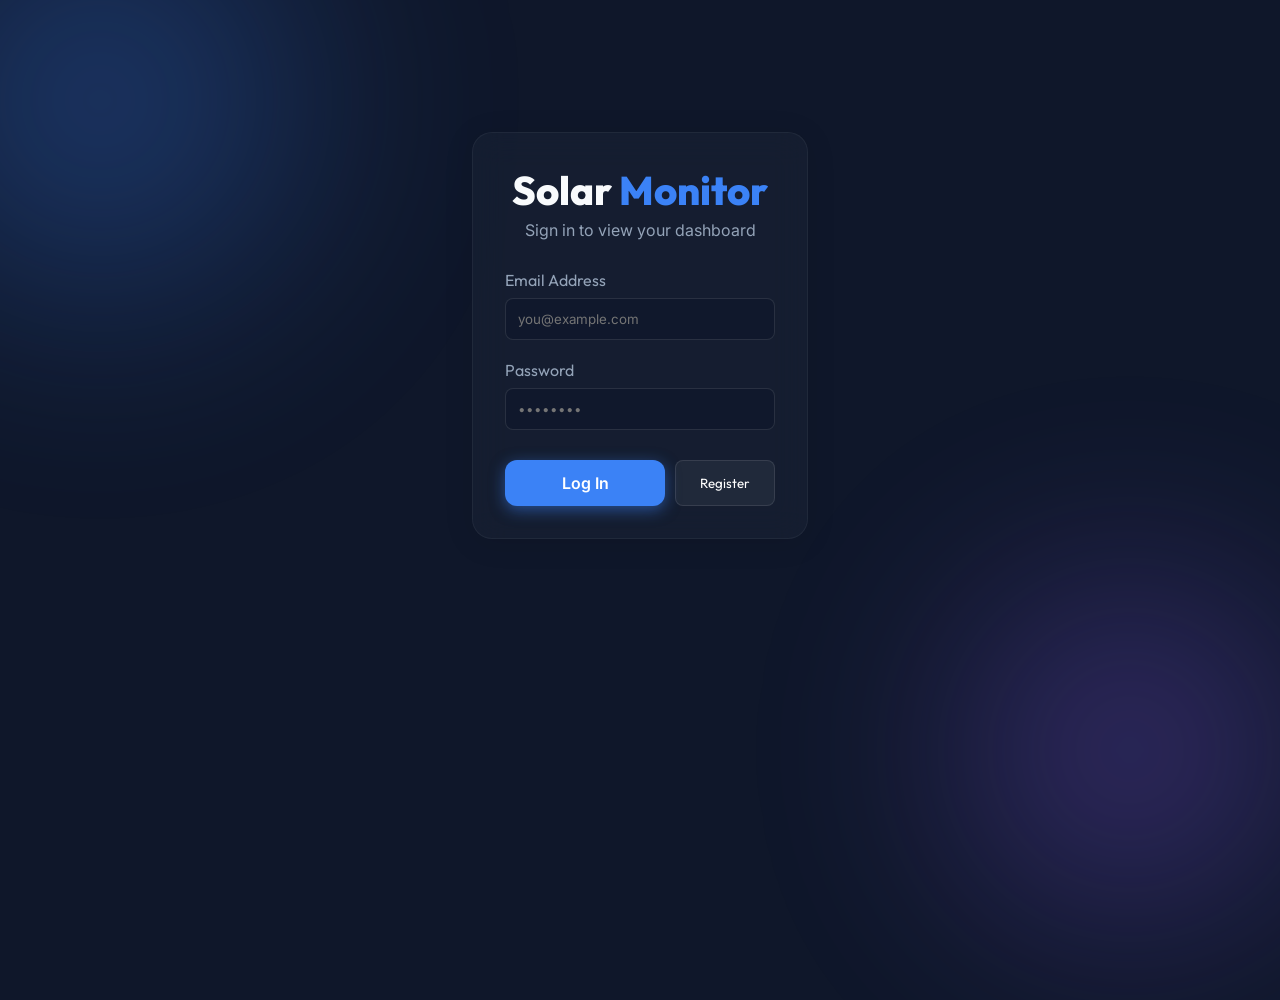
==== public/login.html @ 108aa2d2 "feat: migrate to multi-tenant mongodb architecture" ====
<!DOCTYPE html>
<html lang="en">
<head>
    <meta charset="UTF-8">
    <meta name="viewport" content="width=device-width, initial-scale=1.0">
    <title>Login - S0ulm0n Solar Dashboard</title>
    <!-- Fonts -->
    <link rel="preconnect" href="https://fonts.googleapis.com">
    <link rel="preconnect" href="https://fonts.gstatic.com" crossorigin>
    <link href="https://fonts.googleapis.com/css2?family=Inter:wght@300;400;600;800&family=Outfit:wght@400;600;700&display=swap" rel="stylesheet">
    <link rel="stylesheet" href="style.css">
    <style>
        .login-container {
            max-width: 400px;
            margin: 100px auto;
            text-align: center;
        }
        .form-group {
            margin-bottom: 20px;
            text-align: left;
        }
        .form-group label {
            display: block;
            margin-bottom: 8px;
            font-family: 'Outfit', sans-serif;
            color: #94a3b8;
        }
        .form-group input {
            width: 100%;
            padding: 12px;
            border: 1px solid rgba(255, 255, 255, 0.1);
            border-radius: 8px;
            background: rgba(15, 23, 42, 0.6);
            color: #fff;
            font-family: 'Inter', sans-serif;
            transition: all 0.3s ease;
        }
        .form-group input:focus {
            outline: none;
            border-color: #3b82f6;
            box-shadow: 0 0 0 2px rgba(59, 130, 246, 0.2);
        }
        .auth-actions {
            display: flex;
            gap: 10px;
            margin-top: 30px;
        }
        .auth-actions button {
            flex: 1;
        }
        .btn-secondary {
            background: rgba(255, 255, 255, 0.05);
            border: 1px solid rgba(255, 255, 255, 0.1);
            color: #fff;
        }
        .btn-secondary:hover {
            background: rgba(255, 255, 255, 0.1);
        }
    </style>
</head>
<body>
    <div class="background-blob blob-1"></div>
    <div class="background-blob blob-2"></div>
    
    <div class="container login-container">
        <div class="glass-card fade-in">
            <h1 style="margin-bottom: 5px; font-family: 'Outfit', sans-serif;">Solar <span style="color: #3b82f6;">Monitor</span></h1>
            <p style="color: #94a3b8; margin-bottom: 30px; font-family: 'Inter', sans-serif;">Sign in to view your dashboard</p>
            
            <form id="auth-form" onsubmit="event.preventDefault();">
                <div class="form-group">
                    <label for="email">Email Address</label>
                    <input type="email" id="email" required placeholder="you@example.com">
                </div>
                <div class="form-group">
                    <label for="password">Password</label>
                    <input type="password" id="password" required placeholder="••••••••">
                </div>
                
                <div id="error-message" style="color: #ef4444; margin-bottom: 15px; display: none; font-size: 14px;"></div>
                
                <div class="auth-actions">
                    <button id="btn-login" class="btn-primary" type="button" onclick="handleAuth('login')">
                        <span class="btn-text">Log In</span>
                        <span class="loader hidden"></span>
                    </button>
                    <button id="btn-register" class="btn-secondary" style="padding: 12px 24px; border-radius: 8px; font-family: 'Outfit', sans-serif; cursor: pointer; transition: all 0.3s ease;" type="button" onclick="handleAuth('register')">
                        <span class="btn-text">Register</span>
                    </button>
                </div>
            </form>
        </div>
    </div>

    <div id="toast" class="toast hidden"></div>
    <script src="login.js"></script>
</body>
</html>
---- public/style.css ----
:root {
    --bg-color: #0f172a;
    --text-primary: #f8fafc;
    --text-secondary: #94a3b8;
    --card-bg: rgba(30, 41, 59, 0.4);
    --card-border: rgba(255, 255, 255, 0.05);
    --accent: #3b82f6;
    --accent-glow: rgba(59, 130, 246, 0.5);
    --blob-1: #3b82f6;
    --blob-2: #8b5cf6;
}

* {
    box-sizing: border-box;
    margin: 0;
    padding: 0;
}

body {
    font-family: 'Inter', sans-serif;
    background-color: var(--bg-color);
    color: var(--text-primary);
    min-height: 100vh;
    overflow-x: hidden;
    position: relative;
}

h1, h2, h3, .value {
    font-family: 'Outfit', sans-serif;
}

/* Background Blobs */
.background-blob {
    position: fixed;
    border-radius: 50%;
    filter: blur(100px);
    z-index: -1;
    opacity: 0.4;
    animation: float 20s infinite ease-in-out alternate;
}

.blob-1 {
    width: 600px;
    height: 600px;
    background: radial-gradient(circle, var(--blob-1), transparent 70%);
    top: -200px;
    left: -200px;
}

.blob-2 {
    width: 500px;
    height: 500px;
    background: radial-gradient(circle, var(--blob-2), transparent 70%);
    bottom: -100px;
    right: -100px;
    animation-delay: -10s;
}

@keyframes float {
    0% { transform: translate(0, 0) scale(1); }
    100% { transform: translate(50px, 50px) scale(1.1); }
}

/* Layout */
.container {
    max-width: 1200px;
    margin: 0 auto;
    padding: 2rem;
}

header {
    display: flex;
    justify-content: space-between;
    align-items: center;
    margin-bottom: 3rem;
}

h1 {
    font-size: 2.5rem;
    font-weight: 800;
}

h1 span {
    color: var(--accent);
}

.subtitle {
    color: var(--text-secondary);
    margin-top: 0.5rem;
}

/* Glassmorphism Cards */
.glass-card {
    background: var(--card-bg);
    backdrop-filter: blur(16px);
    -webkit-backdrop-filter: blur(16px);
    border: 1px solid var(--card-border);
    border-radius: 20px;
    padding: 2rem;
    box-shadow: 0 4px 30px rgba(0, 0, 0, 0.1);
}

/* Button */
.btn-primary {
    background: var(--accent);
    color: white;
    border: none;
    padding: 0.8rem 1.5rem;
    border-radius: 12px;
    font-family: 'Inter', sans-serif;
    font-weight: 600;
    font-size: 1rem;
    cursor: pointer;
    transition: all 0.3s ease;
    box-shadow: 0 4px 15px var(--accent-glow);
    position: relative;
    display: flex;
    align-items: center;
    justify-content: center;
    min-width: 160px;
}

.btn-primary:hover {
    transform: translateY(-2px);
    box-shadow: 0 6px 20px var(--accent-glow);
}

.btn-primary:active {
    transform: translateY(0);
}

.btn-primary:disabled {
    opacity: 0.7;
    cursor: not-allowed;
    transform: none;
}

/* Loader inside button */
.loader {
    width: 20px;
    height: 20px;
    border: 3px solid rgba(255,255,255,0.3);
    border-radius: 50%;
    border-top-color: white;
    animation: spin 1s ease-in-out infinite;
}

@keyframes spin {
    to { transform: rotate(360deg); }
}

.hidden {
    display: none !important;
}

/* Stats Grid */
.stats-grid {
    display: grid;
    grid-template-columns: repeat(auto-fit, minmax(250px, 1fr));
    gap: 1.5rem;
    margin-bottom: 2rem;
}

.stat-card {
    display: flex;
    flex-direction: column;
    justify-content: center;
    transition: transform 0.3s ease, border-color 0.3s ease;
}

.stat-card:hover {
    transform: translateY(-5px);
    border-color: rgba(255,255,255,0.15);
}

.stat-card h3 {
    color: var(--text-secondary);
    font-size: 1rem;
    font-weight: 600;
    margin-bottom: 0.5rem;
    text-transform: uppercase;
    letter-spacing: 1px;
}

.value {
    font-size: 2.5rem;
    font-weight: 700;
    color: var(--text-primary);
}

.unit {
    font-size: 1.2rem;
    color: var(--text-secondary);
    font-weight: 600;
}

/* Charts */
.charts-section {
    width: 100%;
}

.chart-container {
    width: 100%;
    padding: 2rem;
}

.chart-title {
    margin-bottom: 1.5rem;
    font-size: 1.5rem;
}

.canvas-wrapper {
    position: relative;
    height: 350px;
    width: 100%;
}

/* Loading Overlay */
#loading-overlay {
    text-align: center;
    padding: 4rem;
    margin: 4rem auto;
    max-width: 400px;
}

.spinner {
    width: 40px;
    height: 40px;
    margin: 0 auto 1.5rem;
    border: 4px solid rgba(255,255,255,0.1);
    border-radius: 50%;
    border-top-color: var(--accent);
    animation: spin 1s ease-in-out infinite;
}

/* Toast */
.toast {
    position: fixed;
    bottom: 30px;
    right: 30px;
    background: rgba(16, 185, 129, 0.9);
    color: white;
    padding: 1rem 2rem;
    border-radius: 12px;
    font-weight: 600;
    box-shadow: 0 10px 30px rgba(0,0,0,0.3);
    animation: slideUp 0.3s cubic-bezier(0.175, 0.885, 0.32, 1.275);
    z-index: 1000;
    backdrop-filter: blur(10px);
}

.toast.error {
    background: rgba(239, 68, 68, 0.9);
}

@keyframes slideUp {
    from { transform: translateY(100px); opacity: 0; }
    to { transform: translateY(0); opacity: 1; }
}

/* Animations */
.fade-in {
    animation: fadeIn 0.8s cubic-bezier(0.16, 1, 0.3, 1) forwards;
    opacity: 0;
    transform: translateY(20px);
}

.delay-1 { animation-delay: 0.1s; }
.delay-2 { animation-delay: 0.2s; }
.delay-3 { animation-delay: 0.3s; }
.delay-4 { animation-delay: 0.4s; }
.delay-5 { animation-delay: 0.5s; }

@keyframes fadeIn {
    to { opacity: 1; transform: translateY(0); }
}

/* Responsive */
@media (max-width: 768px) {
    header {
        flex-direction: column;
        align-items: flex-start;
        gap: 1.5rem;
    }
    
    h1 {
        font-size: 2rem;
    }
    
    .stats-grid {
        grid-template-columns: 1fr 1fr;
    }
}

@media (max-width: 480px) {
    .stats-grid {
        grid-template-columns: 1fr;
    }
}
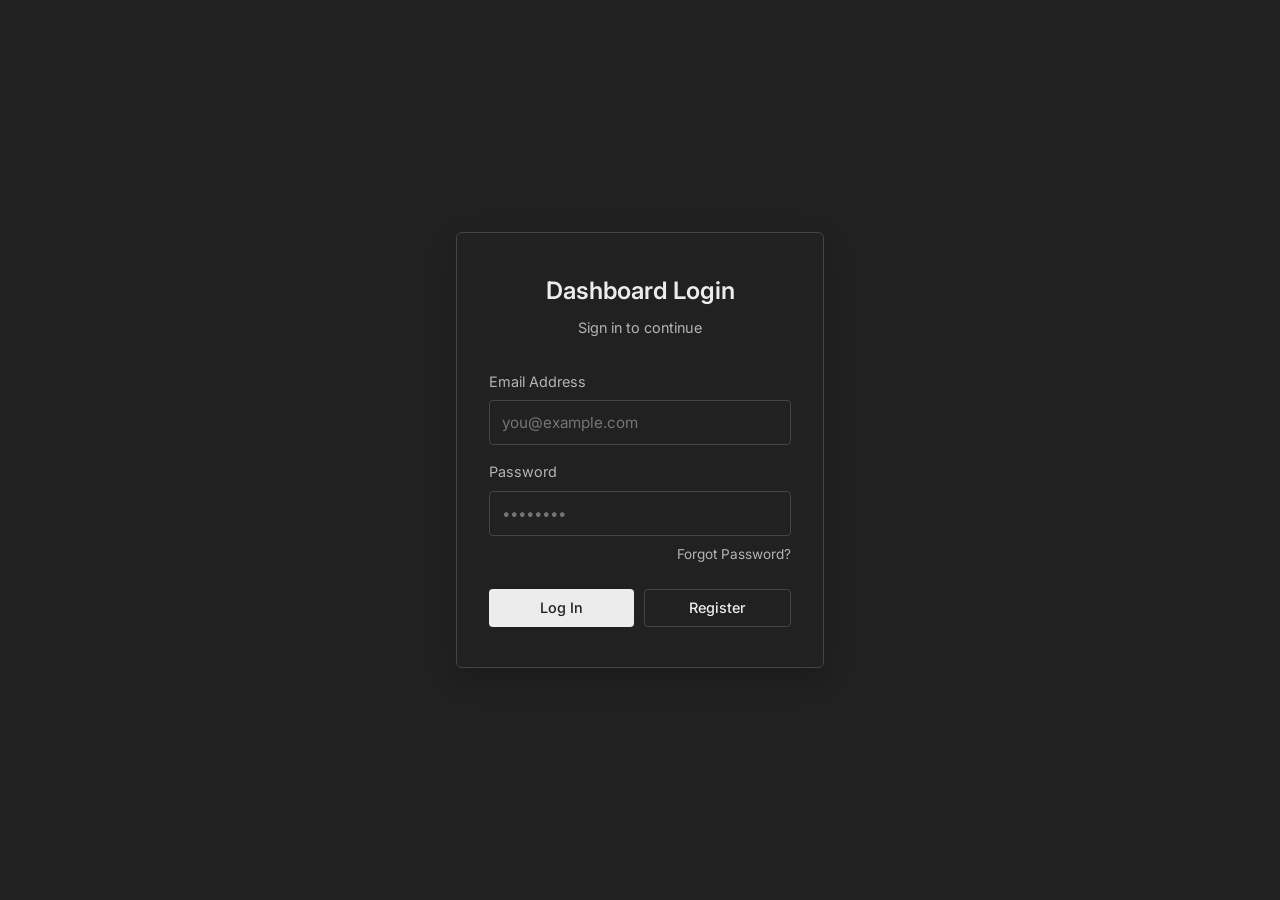
==== commit cb6df618: "feat: minimalist UI redesign and forgot password OTP logic" ====
--- a/public/login.html
+++ b/public/login.html
@@ -7,65 +7,53 @@
     <!-- Fonts -->
     <link rel="preconnect" href="https://fonts.googleapis.com">
     <link rel="preconnect" href="https://fonts.gstatic.com" crossorigin>
-    <link href="https://fonts.googleapis.com/css2?family=Inter:wght@300;400;600;800&family=Outfit:wght@400;600;700&display=swap" rel="stylesheet">
+    <link href="https://fonts.googleapis.com/css2?family=Inter:wght@400;500;600&display=swap" rel="stylesheet">
     <link rel="stylesheet" href="style.css">
     <style>
+        body {
+            display: flex;
+            align-items: center;
+            justify-content: center;
+            min-height: 100vh;
+        }
         .login-container {
+            width: 100%;
             max-width: 400px;
-            margin: 100px auto;
             text-align: center;
+            padding: 0 1rem;
         }
-        .form-group {
-            margin-bottom: 20px;
-            text-align: left;
-        }
-        .form-group label {
-            display: block;
-            margin-bottom: 8px;
-            font-family: 'Outfit', sans-serif;
-            color: #94a3b8;
-        }
-        .form-group input {
-            width: 100%;
-            padding: 12px;
-            border: 1px solid rgba(255, 255, 255, 0.1);
-            border-radius: 8px;
-            background: rgba(15, 23, 42, 0.6);
-            color: #fff;
-            font-family: 'Inter', sans-serif;
-            transition: all 0.3s ease;
-        }
-        .form-group input:focus {
-            outline: none;
-            border-color: #3b82f6;
-            box-shadow: 0 0 0 2px rgba(59, 130, 246, 0.2);
+        .card {
+            padding: 2.5rem 2rem;
+            box-shadow: 0 10px 30px rgba(0,0,0,0.2);
         }
         .auth-actions {
             display: flex;
             gap: 10px;
-            margin-top: 30px;
+            margin-top: 1.5rem;
         }
         .auth-actions button {
             flex: 1;
         }
-        .btn-secondary {
-            background: rgba(255, 255, 255, 0.05);
-            border: 1px solid rgba(255, 255, 255, 0.1);
-            color: #fff;
+        .link {
+            color: var(--text-secondary);
+            font-size: 0.85rem;
+            cursor: pointer;
+            text-decoration: none;
+            transition: color 0.2s;
+            margin-top: 0.5rem;
+            display: inline-block;
         }
-        .btn-secondary:hover {
-            background: rgba(255, 255, 255, 0.1);
+        .link:hover {
+            color: var(--text-primary);
         }
     </style>
 </head>
 <body>
-    <div class="background-blob blob-1"></div>
-    <div class="background-blob blob-2"></div>
-    
-    <div class="container login-container">
-        <div class="glass-card fade-in">
-            <h1 style="margin-bottom: 5px; font-family: 'Outfit', sans-serif;">Solar <span style="color: #3b82f6;">Monitor</span></h1>
-            <p style="color: #94a3b8; margin-bottom: 30px; font-family: 'Inter', sans-serif;">Sign in to view your dashboard</p>
+    <div class="login-container">
+        <!-- Login View -->
+        <div id="view-login" class="card fade-in">
+            <h1 style="margin-bottom: 0.5rem;">Dashboard Login</h1>
+            <p style="color: var(--text-secondary); margin-bottom: 2rem; font-size: 0.9rem;">Sign in to continue</p>
             
             <form id="auth-form" onsubmit="event.preventDefault();">
                 <div class="form-group">
@@ -75,21 +63,79 @@
                 <div class="form-group">
                     <label for="password">Password</label>
                     <input type="password" id="password" required placeholder="••••••••">
+                    <div style="text-align: right;">
+                        <a class="link" onclick="switchView('view-forgot')">Forgot Password?</a>
+                    </div>
                 </div>
                 
-                <div id="error-message" style="color: #ef4444; margin-bottom: 15px; display: none; font-size: 14px;"></div>
+                <div id="error-message" style="color: #ef4444; margin-bottom: 1rem; display: none; font-size: 0.85rem; text-align: left;"></div>
                 
                 <div class="auth-actions">
                     <button id="btn-login" class="btn-primary" type="button" onclick="handleAuth('login')">
                         <span class="btn-text">Log In</span>
                         <span class="loader hidden"></span>
                     </button>
-                    <button id="btn-register" class="btn-secondary" style="padding: 12px 24px; border-radius: 8px; font-family: 'Outfit', sans-serif; cursor: pointer; transition: all 0.3s ease;" type="button" onclick="handleAuth('register')">
+                    <button id="btn-register" class="btn-secondary" type="button" onclick="handleAuth('register')">
                         <span class="btn-text">Register</span>
                     </button>
                 </div>
             </form>
         </div>
+
+        <!-- Forgot Password View -->
+        <div id="view-forgot" class="card hidden fade-in">
+            <h1 style="margin-bottom: 0.5rem;">Reset Password</h1>
+            <p style="color: var(--text-secondary); margin-bottom: 2rem; font-size: 0.9rem;">We'll email you an OTP to reset your password.</p>
+            
+            <form id="forgot-form" onsubmit="event.preventDefault(); requestOTP();">
+                <div class="form-group">
+                    <label for="forgot-email">Email Address</label>
+                    <input type="email" id="forgot-email" required placeholder="you@example.com">
+                </div>
+                
+                <div id="forgot-error" style="color: #ef4444; margin-bottom: 1rem; display: none; font-size: 0.85rem; text-align: left;"></div>
+                
+                <div class="auth-actions">
+                    <button id="btn-forgot" class="btn-primary" type="submit" style="width: 100%;">
+                        <span class="btn-text">Send OTP</span>
+                        <span class="loader hidden"></span>
+                    </button>
+                </div>
+                <div style="margin-top: 1.5rem;">
+                    <a class="link" onclick="switchView('view-login')">Back to Login</a>
+                </div>
+            </form>
+        </div>
+
+        <!-- Reset Password View -->
+        <div id="view-reset" class="card hidden fade-in">
+            <h1 style="margin-bottom: 0.5rem;">New Password</h1>
+            <p style="color: var(--text-secondary); margin-bottom: 2rem; font-size: 0.9rem;">Enter the 6-digit OTP sent to your email.</p>
+            
+            <form id="reset-form" onsubmit="event.preventDefault(); resetPassword();">
+                <div class="form-group">
+                    <label for="reset-otp">OTP Code</label>
+                    <input type="text" id="reset-otp" required placeholder="123456" maxlength="6">
+                </div>
+                <div class="form-group">
+                    <label for="reset-password">New Password</label>
+                    <input type="password" id="reset-password" required placeholder="••••••••">
+                </div>
+                
+                <div id="reset-error" style="color: #ef4444; margin-bottom: 1rem; display: none; font-size: 0.85rem; text-align: left;"></div>
+                
+                <div class="auth-actions">
+                    <button id="btn-reset" class="btn-primary" type="submit" style="width: 100%;">
+                        <span class="btn-text">Update Password</span>
+                        <span class="loader hidden"></span>
+                    </button>
+                </div>
+                <div style="margin-top: 1.5rem;">
+                    <a class="link" onclick="switchView('view-forgot')">Resend OTP</a>
+                </div>
+            </form>
+        </div>
+
     </div>
 
     <div id="toast" class="toast hidden"></div>
--- a/public/style.css
+++ b/public/style.css
@@ -1,13 +1,13 @@
 :root {
-    --bg-color: #0f172a;
-    --text-primary: #f8fafc;
-    --text-secondary: #94a3b8;
-    --card-bg: rgba(30, 41, 59, 0.4);
-    --card-border: rgba(255, 255, 255, 0.05);
-    --accent: #3b82f6;
-    --accent-glow: rgba(59, 130, 246, 0.5);
-    --blob-1: #3b82f6;
-    --blob-2: #8b5cf6;
+    --bg-color: #212121;
+    --text-primary: #ececec;
+    --text-secondary: #b4b4b4;
+    --card-bg: #2f2f2f;
+    --card-border: #444444;
+    --accent: #10a37f;
+    --btn-bg: #ececec;
+    --btn-text: #212121;
+    --btn-hover: #ffffff;
 }
 
 * {
@@ -23,47 +23,17 @@
     min-height: 100vh;
     overflow-x: hidden;
     position: relative;
+    line-height: 1.5;
 }
 
 h1, h2, h3, .value {
-    font-family: 'Outfit', sans-serif;
-}
-
-/* Background Blobs */
-.background-blob {
-    position: fixed;
-    border-radius: 50%;
-    filter: blur(100px);
-    z-index: -1;
-    opacity: 0.4;
-    animation: float 20s infinite ease-in-out alternate;
-}
-
-.blob-1 {
-    width: 600px;
-    height: 600px;
-    background: radial-gradient(circle, var(--blob-1), transparent 70%);
-    top: -200px;
-    left: -200px;
-}
-
-.blob-2 {
-    width: 500px;
-    height: 500px;
-    background: radial-gradient(circle, var(--blob-2), transparent 70%);
-    bottom: -100px;
-    right: -100px;
-    animation-delay: -10s;
-}
-
-@keyframes float {
-    0% { transform: translate(0, 0) scale(1); }
-    100% { transform: translate(50px, 50px) scale(1.1); }
+    font-family: 'Inter', sans-serif;
+    font-weight: 600;
 }
 
 /* Layout */
 .container {
-    max-width: 1200px;
+    max-width: 900px;
     margin: 0 auto;
     padding: 2rem;
 }
@@ -72,77 +42,91 @@
     display: flex;
     justify-content: space-between;
     align-items: center;
-    margin-bottom: 3rem;
+    margin-bottom: 2rem;
+    padding-bottom: 1rem;
+    border-bottom: 1px solid var(--card-border);
 }
 
 h1 {
-    font-size: 2.5rem;
-    font-weight: 800;
+    font-size: 1.5rem;
+    font-weight: 600;
 }
 
 h1 span {
-    color: var(--accent);
+    color: var(--text-primary);
 }
 
 .subtitle {
-    color: var(--text-secondary);
-    margin-top: 0.5rem;
-}
-
-/* Glassmorphism Cards */
+    display: none;
+}
+
+/* Cards */
 .glass-card {
-    background: var(--card-bg);
-    backdrop-filter: blur(16px);
-    -webkit-backdrop-filter: blur(16px);
-    border: 1px solid var(--card-border);
-    border-radius: 20px;
-    padding: 2rem;
-    box-shadow: 0 4px 30px rgba(0, 0, 0, 0.1);
+    background: var(--bg-color);
+    border: none;
+    padding: 0;
+}
+
+.card {
+    background: var(--bg-color);
+    border: 1px solid var(--card-border);
+    border-radius: 6px;
+    padding: 1.5rem;
 }
 
 /* Button */
 .btn-primary {
-    background: var(--accent);
-    color: white;
+    background: var(--btn-bg);
+    color: var(--btn-text);
     border: none;
-    padding: 0.8rem 1.5rem;
-    border-radius: 12px;
-    font-family: 'Inter', sans-serif;
-    font-weight: 600;
-    font-size: 1rem;
+    padding: 0.6rem 1rem;
+    border-radius: 4px;
+    font-family: 'Inter', sans-serif;
+    font-weight: 500;
+    font-size: 0.9rem;
     cursor: pointer;
-    transition: all 0.3s ease;
-    box-shadow: 0 4px 15px var(--accent-glow);
-    position: relative;
+    transition: background 0.2s ease;
     display: flex;
     align-items: center;
     justify-content: center;
-    min-width: 160px;
+    text-decoration: none;
 }
 
 .btn-primary:hover {
-    transform: translateY(-2px);
-    box-shadow: 0 6px 20px var(--accent-glow);
-}
-
-.btn-primary:active {
-    transform: translateY(0);
+    background: var(--btn-hover);
 }
 
 .btn-primary:disabled {
-    opacity: 0.7;
+    opacity: 0.5;
     cursor: not-allowed;
-    transform: none;
-}
-
-/* Loader inside button */
+}
+
+.btn-secondary {
+    background: transparent;
+    color: var(--text-primary);
+    border: 1px solid var(--card-border);
+    padding: 0.6rem 1rem;
+    border-radius: 4px;
+    font-family: 'Inter', sans-serif;
+    font-weight: 500;
+    font-size: 0.9rem;
+    cursor: pointer;
+    transition: background 0.2s ease;
+    text-decoration: none;
+}
+
+.btn-secondary:hover {
+    background: var(--card-bg);
+}
+
+/* Loader */
 .loader {
-    width: 20px;
-    height: 20px;
-    border: 3px solid rgba(255,255,255,0.3);
+    width: 16px;
+    height: 16px;
+    border: 2px solid rgba(0,0,0,0.2);
     border-radius: 50%;
-    border-top-color: white;
-    animation: spin 1s ease-in-out infinite;
+    border-top-color: var(--btn-text);
+    animation: spin 1s linear infinite;
 }
 
 @keyframes spin {
@@ -156,8 +140,8 @@
 /* Stats Grid */
 .stats-grid {
     display: grid;
-    grid-template-columns: repeat(auto-fit, minmax(250px, 1fr));
-    gap: 1.5rem;
+    grid-template-columns: repeat(auto-fit, minmax(200px, 1fr));
+    gap: 1rem;
     margin-bottom: 2rem;
 }
 
@@ -165,33 +149,29 @@
     display: flex;
     flex-direction: column;
     justify-content: center;
-    transition: transform 0.3s ease, border-color 0.3s ease;
-}
-
-.stat-card:hover {
-    transform: translateY(-5px);
-    border-color: rgba(255,255,255,0.15);
+    background: var(--card-bg);
+    border: 1px solid var(--card-border);
+    border-radius: 6px;
+    padding: 1rem;
 }
 
 .stat-card h3 {
     color: var(--text-secondary);
-    font-size: 1rem;
+    font-size: 0.85rem;
+    font-weight: 500;
+    margin-bottom: 0.25rem;
+}
+
+.value {
+    font-size: 1.5rem;
     font-weight: 600;
-    margin-bottom: 0.5rem;
-    text-transform: uppercase;
-    letter-spacing: 1px;
-}
-
-.value {
-    font-size: 2.5rem;
-    font-weight: 700;
     color: var(--text-primary);
 }
 
 .unit {
-    font-size: 1.2rem;
+    font-size: 0.9rem;
     color: var(--text-secondary);
-    font-weight: 600;
+    font-weight: 400;
 }
 
 /* Charts */
@@ -201,17 +181,21 @@
 
 .chart-container {
     width: 100%;
-    padding: 2rem;
+    background: var(--bg-color);
+    border: 1px solid var(--card-border);
+    border-radius: 6px;
+    padding: 1rem;
 }
 
 .chart-title {
-    margin-bottom: 1.5rem;
-    font-size: 1.5rem;
+    margin-bottom: 1rem;
+    font-size: 1rem;
+    font-weight: 500;
 }
 
 .canvas-wrapper {
     position: relative;
-    height: 350px;
+    height: 300px;
     width: 100%;
 }
 
@@ -220,59 +204,78 @@
     text-align: center;
     padding: 4rem;
     margin: 4rem auto;
-    max-width: 400px;
 }
 
 .spinner {
-    width: 40px;
-    height: 40px;
-    margin: 0 auto 1.5rem;
-    border: 4px solid rgba(255,255,255,0.1);
+    width: 30px;
+    height: 30px;
+    margin: 0 auto 1rem;
+    border: 3px solid var(--card-border);
     border-radius: 50%;
-    border-top-color: var(--accent);
-    animation: spin 1s ease-in-out infinite;
+    border-top-color: var(--btn-bg);
+    animation: spin 1s linear infinite;
 }
 
 /* Toast */
 .toast {
     position: fixed;
-    bottom: 30px;
-    right: 30px;
-    background: rgba(16, 185, 129, 0.9);
+    bottom: 20px;
+    right: 20px;
+    background: #10a37f;
     color: white;
-    padding: 1rem 2rem;
-    border-radius: 12px;
-    font-weight: 600;
-    box-shadow: 0 10px 30px rgba(0,0,0,0.3);
-    animation: slideUp 0.3s cubic-bezier(0.175, 0.885, 0.32, 1.275);
+    padding: 0.8rem 1.2rem;
+    border-radius: 4px;
+    font-size: 0.9rem;
     z-index: 1000;
-    backdrop-filter: blur(10px);
+    animation: slideUp 0.3s ease;
 }
 
 .toast.error {
-    background: rgba(239, 68, 68, 0.9);
+    background: #ef4444;
 }
 
 @keyframes slideUp {
-    from { transform: translateY(100px); opacity: 0; }
+    from { transform: translateY(50px); opacity: 0; }
     to { transform: translateY(0); opacity: 1; }
+}
+
+/* Forms */
+.form-group {
+    margin-bottom: 1rem;
+    text-align: left;
+}
+
+.form-group label {
+    display: block;
+    margin-bottom: 0.5rem;
+    font-size: 0.9rem;
+    color: var(--text-secondary);
+}
+
+.form-group input {
+    width: 100%;
+    padding: 0.75rem;
+    border: 1px solid var(--card-border);
+    border-radius: 4px;
+    background: var(--bg-color);
+    color: var(--text-primary);
+    font-family: 'Inter', sans-serif;
+    font-size: 0.95rem;
+}
+
+.form-group input:focus {
+    outline: none;
+    border-color: var(--text-primary);
 }
 
 /* Animations */
 .fade-in {
-    animation: fadeIn 0.8s cubic-bezier(0.16, 1, 0.3, 1) forwards;
-    opacity: 0;
-    transform: translateY(20px);
-}
-
-.delay-1 { animation-delay: 0.1s; }
-.delay-2 { animation-delay: 0.2s; }
-.delay-3 { animation-delay: 0.3s; }
-.delay-4 { animation-delay: 0.4s; }
-.delay-5 { animation-delay: 0.5s; }
+    animation: fadeIn 0.3s ease forwards;
+}
 
 @keyframes fadeIn {
-    to { opacity: 1; transform: translateY(0); }
+    from { opacity: 0; }
+    to { opacity: 1; }
 }
 
 /* Responsive */
@@ -280,20 +283,6 @@
     header {
         flex-direction: column;
         align-items: flex-start;
-        gap: 1.5rem;
+        gap: 1rem;
     }
-    
-    h1 {
-        font-size: 2rem;
-    }
-    
-    .stats-grid {
-        grid-template-columns: 1fr 1fr;
-    }
-}
-
-@media (max-width: 480px) {
-    .stats-grid {
-        grid-template-columns: 1fr;
-    }
-}
+}
